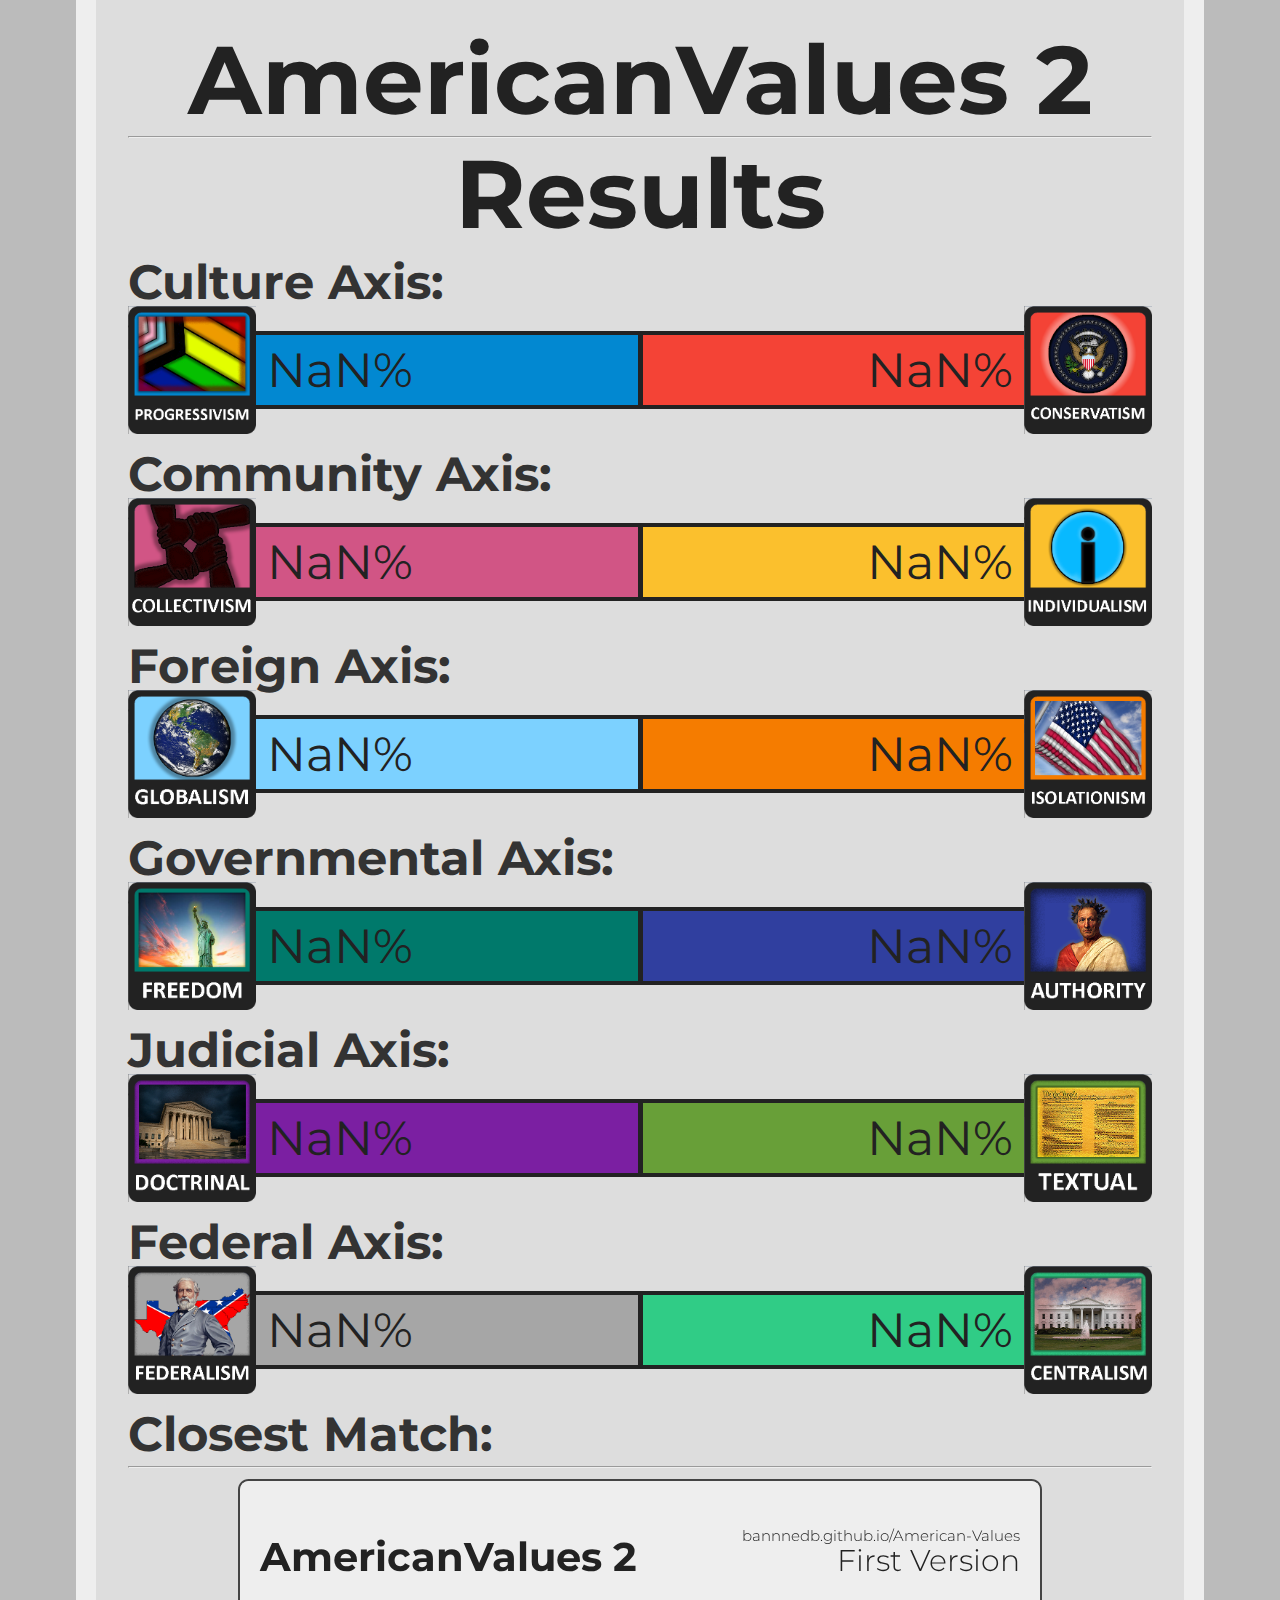
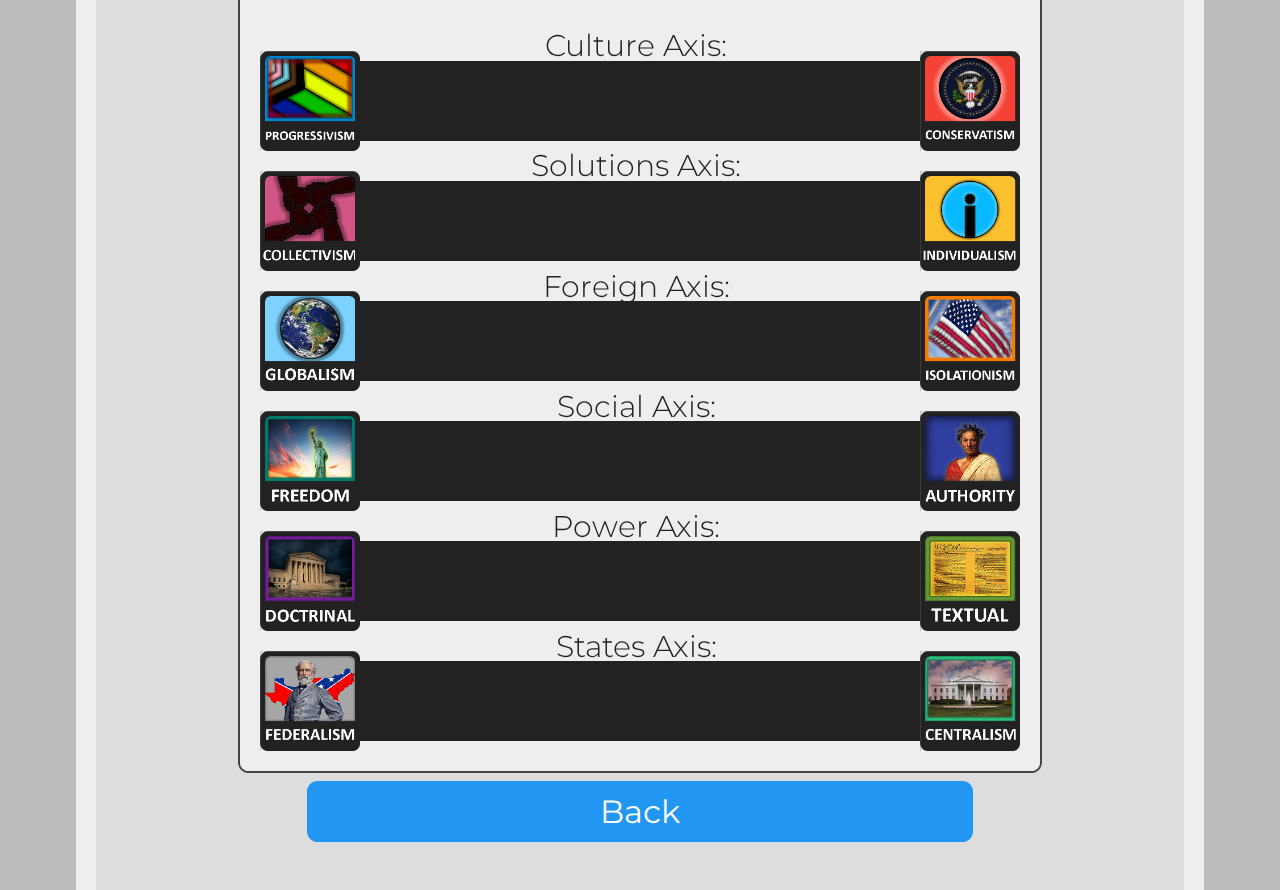
==== results.html @ a6ba7303 "Add files via upload" ====
<head>
    <link href="https://fonts.googleapis.com/css?family=Montserrat:300,400,700|Roboto:400,700" rel="stylesheet">
    <link href='style.css' rel='stylesheet' type='text/css'>
    <title>AmericanValues 2 Results</title>
    <link rel="icon" type="x-icon" href="icon.png">
    <link rel="shortcut icon" type="x-icon" href="icon.png">
    <meta charset="utf-8">
    <script>
        version = "First Version" //Remember to update this before making changes to the test itself!
</script>
</head>
<script type="application/javascript"
        src="ideologies.js">
</script>

<body>
<h1>AmericanValues 2</h1>
<hr>

<h1>Results</h1>

<h2>Culture Axis: <span class="weight-300" id="culture-label"></span></h2>
<div class="axis">
    <img id="img-liberalism" src="value_images/liberalism.png" height="128pt"/>
    <div class="bar liberalism" id="bar-liberalism"><div class="text-wrapper" id="liberalism"></div></div>
    <div class="bar conservatism" id="bar-conservatism"><div class="text-wrapper" id="conservatism"></div></div>
    <img id="img-conservatism" src="value_images/conservatism.png" height="128pt"/>
</div>
<h2>Community Axis: <span class="weight-300" id="solutions-label"></span></h2>
<div class="axis">
    <img id="img-cooperation" src="value_images/cooperation.png" height="128pt"/>
    <div class="bar cooperation" id="bar-cooperation"><div class="text-wrapper" id="cooperation"></div></div>
    <div class="bar individualism" id="bar-individualism"><div class="text-wrapper" id="individualism"></div></div>
    <img id="img-individualism" src="value_images/individualism.png" height="128pt"/>
</div>
<h2>Foreign Axis: <span class="weight-300" id="foreign-label"></span></h2>
<div class="axis">
    <img id="img-globalism" src="value_images/globalism.png" height="128pt"/>
    <div class="bar globalism" id="bar-globalism"><div class="text-wrapper" id="globalism"></div></div>
    <div class="bar america_first" id="bar-america_first"><div class="text-wrapper" id="america_first"></div></div>
    <img id="img-america_first" src="value_images/america_first.png" height="128pt"/>
</div>
<h2>Governmental Axis: <span class="weight-300" id="social-label"></span></h2>
<div class="axis">
    <img id="img-freedom" src="value_images/freedom.png" height="128pt"/>
    <div class="bar freedom" id="bar-freedom"><div class="text-wrapper" id="freedom"></div></div>
    <div class="bar security" id="bar-security"><div class="text-wrapper" id="security"></div></div>
    <img id="img-security" src="value_images/security.png" height="128pt"/>
</div>
<h2>Judicial Axis: <span class="weight-300" id="power-label"></span></h2>
<div class="axis">
    <img id="img-authority" src="value_images/authority.png" height="128pt"/>
    <div class="bar authority" id="bar-authority"><div class="text-wrapper" id="authority"></div></div>
    <div class="bar constitution" id="bar-constitution"><div class="text-wrapper" id="constitution"></div></div>
    <img id="img-constitution" src="value_images/constitution.png" height="128pt"/>
</div>
<h2>Federal Axis: <span class="weight-300" id="states-label"></span></h2>
<div class="axis">
    <img id="img-centralism" src="value_images/centralism.png" height="128pt"/>
    <div class="bar centralism" id="bar-centralism"><div class="text-wrapper" id="centralism"></div></div>
    <div class="bar states_rights" id="bar-states_rights"><div class="text-wrapper" id="states_rights"></div></div>
    <img id="img-states_rights" src="value_images/states_rights.png" height="128pt"/>
</div>
<h2>Closest Match: <span class="weight-300" id="ideology-label"></span></h2>
<hr/>
<img src="" id="banner">
<button class="button" onclick="location.href='index.html';" style="background-color: #2196f3;">Back</button> <br>
<script>
    function getQueryVariable(variable)
    {
           var query = window.location.search.substring(1)
           var vars = query.split("&")
           for (var i=0;i<vars.length;i++) {
                   var pair = vars[i].split("=")
                   if(pair[0] == variable) {return pair[1]}
           }
           return(NaN);
    }

    function setBarValue(name, value) {
        innerel = document.getElementById(name)
        outerel = document.getElementById("bar-" + name)
        outerel.style.width = (value + "%")
        innerel.innerHTML = (value + "%")
        if (innerel.offsetWidth + 20 > outerel.offsetWidth) {
            innerel.style.visibility = "hidden"
        }
    }

    cultureArray = ["Revolutionary Progressive","Progressive","Liberal","Moderate","Conservative","Traditionalist","Reactionary"]
    solutionsArray = ["Communist","Socialist","Collectivist","Balanced","Individualist","Capitalist","Lassiez-Faire Capitalist"]
    foreignArray = ["World Federalist","Globalist","Internationalist","Moderate","Patriotic","Nationalist","Chauvinist"]
    socialArray = ["Anarchist","Minarchist","Libertarian","Moderate","Statist","Authoritarian","Totalitarian"]
    powerArray = ["Extreme Doctrinal","Very Doctrinal","Doctrinal","Balanced","Textualist","Constitutionalist","Extreme Textualist"]
    statesArray = ["Unitarian","Centralist","Unionist","Balanced","Federalist","Confederalist","Secessionist"]

    function setLabel(val,ary) {
        if (val > 100) { return "" } else
        if (val > 90) { return ary[0] } else
        if (val > 75) { return ary[1] } else
        if (val > 60) { return ary[2] } else
        if (val >= 40) { return ary[3] } else
        if (val >= 25) { return ary[4] } else
        if (val >= 10) { return ary[5] } else
        if (val >= 0) { return ary[6] } else
        	{return ""}
    }

    liberalism = getQueryVariable("c")
    cooperation = getQueryVariable("n")
    globalism = getQueryVariable("f")
    freedom = getQueryVariable("s")
    authority = getQueryVariable("p")
    centralism = getQueryVariable("a")
    conservatism = (100 - liberalism).toFixed(1)
    individualism = (100 - cooperation).toFixed(1)
    america_first = (100 - globalism).toFixed(1)
    security = (100 - freedom).toFixed(1)
    constitution = (100 - authority).toFixed(1)
    states_rights = (100 - centralism).toFixed(1)

    setBarValue("liberalism", liberalism)
    setBarValue("conservatism", conservatism)
    setBarValue("cooperation", cooperation)
    setBarValue("individualism", individualism)
    setBarValue("globalism", globalism)
    setBarValue("america_first", america_first)
    setBarValue("freedom", freedom)
    setBarValue("security", security)
    setBarValue("authority", authority)
    setBarValue("constitution", constitution)
    setBarValue("centralism", centralism)
    setBarValue("states_rights", states_rights)

    document.getElementById("culture-label").innerHTML = setLabel(liberalism, cultureArray)
    document.getElementById("solutions-label").innerHTML = setLabel(cooperation, solutionsArray)
    document.getElementById("foreign-label").innerHTML = setLabel(globalism, foreignArray)
    document.getElementById("social-label").innerHTML = setLabel(freedom, socialArray)
    document.getElementById("power-label").innerHTML = setLabel(authority, powerArray)
    document.getElementById("states-label").innerHTML = setLabel(centralism, statesArray)

    ideology = ""
    ideodist = Infinity
    for (var i = 0; i < ideologies.length; i++) {
        dist = 0
        dist += Math.pow(Math.abs(ideologies[i].stats.culture - liberalism), 2)
        dist += Math.pow(Math.abs(ideologies[i].stats.solutions - cooperation), 2)
        dist += Math.pow(Math.abs(ideologies[i].stats.foreign - globalism), 2)
        dist += Math.pow(Math.abs(ideologies[i].stats.social - freedom), 2)
        dist += Math.pow(Math.abs(ideologies[i].stats.power - authority), 1.1)
        dist += Math.pow(Math.abs(ideologies[i].stats.states - centralism), 1.2)
        if (dist < ideodist) {
            ideology = ideologies[i].name
            ideodist = dist
        }
    }
    document.getElementById("ideology-label").innerHTML = ideology

    function createImage(src, x, y, w, h) {
        img = new Image ()
        img.src = src
        img.onLoad = function() {
            ctx.drawImage(img, x, y, w, h)
        }
    }

    window.onload = function() {
        var c = document.createElement("canvas")
        var ctx = c.getContext("2d")
        c.width = 800;
        c.height = 890;
        ctx.fillStyle = "#EEEEEE"
        ctx.fillRect(0,0,800,890);

        img = document.getElementById("img-liberalism")
        ctx.drawImage(img, 20, 170, 100, 100);
        img = document.getElementById("img-conservatism")
        ctx.drawImage(img, 680, 170, 100, 100)
        img = document.getElementById("img-cooperation")
        ctx.drawImage(img, 20, 290, 100, 100)
        img = document.getElementById("img-individualism")
        ctx.drawImage(img, 680, 290, 100, 100)
        img = document.getElementById("img-globalism")
        ctx.drawImage(img, 20, 410, 100, 100)
        img = document.getElementById("img-america_first")
        ctx.drawImage(img, 680, 410, 100, 100)
        img = document.getElementById("img-freedom")
        ctx.drawImage(img, 20, 530, 100, 100)
        img = document.getElementById("img-security")
        ctx.drawImage(img, 680, 530, 100, 100)
        img = document.getElementById("img-authority")
        ctx.drawImage(img, 20, 650, 100, 100)
        img = document.getElementById("img-constitution")
        ctx.drawImage(img, 680, 650, 100, 100)
        img = document.getElementById("img-centralism")
        ctx.drawImage(img, 20, 770, 100, 100)
        img = document.getElementById("img-states_rights")
        ctx.drawImage(img, 680, 770, 100, 100)

        ctx.fillStyle="#222222"
        ctx.fillRect(115, 180, 565, 80)
        ctx.fillRect(115, 300, 565, 80)
        ctx.fillRect(115, 420, 565, 80)
        ctx.fillRect(115, 540, 565, 80)
        ctx.fillRect(115, 660, 565, 80)
        ctx.fillRect(115, 780, 565, 80)
        ctx.fillStyle="#0288d1ff"
        ctx.fillRect(120, 184, 5.6*liberalism-2, 72)
        ctx.fillStyle="#f44336ff"
        ctx.fillRect(682-5.6*conservatism, 184, 5.6*conservatism-2, 72)
        ctx.fillStyle="#d15585ff"
        ctx.fillRect(120, 304, 5.6*cooperation-2, 72)
        ctx.fillStyle="#fbc02dff"
        ctx.fillRect(682-5.6*individualism, 304, 5.6*individualism-2, 72)
        ctx.fillStyle="#7cd1ffff"
        ctx.fillRect(120, 424, 5.6*globalism-2, 72)
        ctx.fillStyle="#f57c00ff"
        ctx.fillRect(682-5.6*america_first, 424, 5.6*america_first-2, 72)
        ctx.fillStyle="#00796bff"
        ctx.fillRect(120, 544, 5.6*freedom-2, 72)
        ctx.fillStyle="#303f9fff"
        ctx.fillRect(682-5.6*security, 544, 5.6*security-2, 72)
        ctx.fillStyle="#7b1fa2ff"
        ctx.fillRect(120, 664, 5.6*authority-2, 72)
        ctx.fillStyle="#689f38ff"
        ctx.fillRect(682-5.6*constitution, 664, 5.6*constitution-2, 72)
        ctx.fillStyle="#a6a6a6ff"
        ctx.fillRect(120, 784, 5.6*centralism-2, 72)
        ctx.fillStyle="#30cc86ff"
        ctx.fillRect(682-5.6*states_rights, 784, 5.6*states_rights-2, 72)
        ctx.fillStyle="#222222"
        ctx.font="700 40px Montserrat"
        ctx.textAlign="left"
        ctx.fillText("AmericanValues 2", 20, 90)
        ctx.font="50px Montserrat"
        ctx.fillText(ideology, 20, 140)

        ctx.textAlign="left"
        if (liberalism > 30) {ctx.fillText(liberalism + "%", 130, 237.5)}
        if (cooperation > 30) {ctx.fillText(cooperation + "%", 130, 357.5)}
        if (globalism > 30) {ctx.fillText(globalism + "%", 130, 477.5)}
        if (freedom > 30) {ctx.fillText(freedom + "%", 130, 597.5)}
        if (authority > 30) {ctx.fillText(authority + "%", 130, 717.5)}
        if (centralism > 30) {ctx.fillText(centralism + "%", 130, 837.5)}
        ctx.textAlign="right"
        if (conservatism > 30) {ctx.fillText(conservatism + "%", c.width - 130, 237.5)}
        if (individualism > 30) {ctx.fillText(individualism + "%", c.width - 130, 357.5)}
        if (america_first > 30) {ctx.fillText(america_first + "%", c.width - 130, 477.5)}
        if (security > 30) {ctx.fillText(security + "%", c.width - 130, 597.5)}
        if (constitution > 30) {ctx.fillText(constitution + "%", c.width - 130, 717.5)}
        if (states_rights > 30) {ctx.fillText(states_rights + "%", c.width - 130, 837.5)}

        ctx.font="300 15px Montserrat"
        ctx.fillText("bannnedb.github.io/American-Values", 780, 60)
        ctx.font="300 30px Montserrat"
		ctx.fillText(version, 780, 90)
        ctx.textAlign="center"
        ctx.fillText("Culture Axis: " + document.getElementById("culture-label").innerHTML, 400, 175)
        ctx.fillText("Solutions Axis: " + document.getElementById("solutions-label").innerHTML, 400, 295)
        ctx.fillText("Foreign Axis: " + document.getElementById("foreign-label").innerHTML, 400, 416)
        ctx.fillText("Social Axis: " + document.getElementById("social-label").innerHTML, 400, 536)
        ctx.fillText("Power Axis: " + document.getElementById("power-label").innerHTML, 400, 656)
        ctx.fillText("States Axis: " + document.getElementById("states-label").innerHTML, 400, 776)

        document.getElementById("banner").src = c.toDataURL();
    }
    </script>
</body>
---- style.css ----
html {
    background-color: #bbbbbb;
    padding: 0px;
}
body {
    width: 80%;
    min-height: calc(100vh - 4em);
    margin: 0 auto;
    padding: 2em;
    background-color: #dddddd;
    border-color: #eeeeee;
    border-left-style: solid;
    border-right-style: solid;
    border-width: 20px;
}
p {
    color: #444444;
    font-family: 'Roboto', sans-serif;
    font-size: 16pt;
    line-height: 1;
    margin: 4pt;
}
p.value-description {
    text-indent: -16pt;
    margin-left: 20pt;
}
p.question {
    margin: 16pt auto;
    color: #333333;
    font-family: 'Montserrat', sans-serif;
    font-weight: normal;
    width: 70%;
    min-width: 500pt;
    min-height: 144pt;
    background-color: #eeeeee;
    padding: 16pt;
    border-radius: 16pt;
    font-size: 36pt;
    display: flex;
    justify-content: center;
    align-items: center;
    text-align: center;

}
h1 {
    color: #222222;
    font-family: 'Montserrat', sans-serif;
    font-size: 72pt;
    text-align: center;
    line-height: 72pt;
    margin-top: 0pt;
    margin-bottom: 0pt;
}
h2 {
    color: #333333;
    font-family: 'Montserrat', sans-serif;
    font-size: 36pt;
    line-height: 36pt;
    margin-top: 12pt;
    margin-bottom: 0pt;
}
li {
    font-size: 16pt;
    text-indent: 16pt;
}
a, .fakeLink {
    font-family: inherit;
}
img.center {
    display: block;
    margin: 1em auto;
    width: 50%;
    min-width: 500pt;
}
.button {
    background-color: #2196f3;
    font-family: 'Montserrat', sans-serif;
    border: none;
    border-radius: 8pt;
    color: white;
    padding: 8pt;
    width: 50%;
    min-width: 500pt;
    text-align: center;
    text-decoration: none;
    display: block;
    font-size: 24pt;
    margin: -2px auto;
    cursor: pointer;
}
.small_button, .small_button_off {
    background-color: #333;
    font-family: 'Montserrat', sans-serif;
    border: none;
    border-radius: 8pt;
    color: white;
    padding: 8pt;
    width: 10%;
    min-width: 100pt;
    text-align: center;
    text-decoration: none;
    display: block;
    font-size: 18pt;
    margin: -2px auto;
    cursor: pointer;
}
.small_button_off {
    background-color: #ddd;
    color: #888;
    border: 2px solid #888;
    cursor: not-allowed;
    margin: -4px auto;
}
div.axis {
    width: 100%;
    display: flex;
    align-items: center;
    justify-content: center;
}
div.bar {
    height: 36pt;
    line-height: 36pt;
    padding: 8pt;
    margin-top: 4pt;
    margin-bottom: 4pt;
    border-width: 4px;
    border-right-width: 1px;
    border-top-style: solid;
    border-bottom-style: solid;
    border-color: #222222;
    background-color: #eeeeee;
    display: block;
    width: 50%;
}
div.text-wrapper {
    font-family: 'Montserrat', sans-serif;
    font-size: 36pt;
    line-height: 36pt;
    color: #222222;
    display: inline-block;
}
div.liberalism {
    background-color: #0288d1ff;
    text-align: left;
    border-right-style: solid;
}
div.conservatism {
    background-color: #f44336ff;
    text-align: right;
    border-left-style: solid;
}
div.cooperation {
    background-color: #d15585ff;
    text-align: left;
    border-right-style: solid;
}
div.individualism {
    background-color: #fbc02dff;
    text-align: right;
    border-left-style: solid;
}
div.globalism {
    background-color: #7cd1ffff;
    text-align: left;
    border-right-style: solid;
}
div.america_first {
    background-color: #f57c00ff;
    text-align: right;
    border-left-style: solid;
}
div.freedom {
    background-color: #00796bff;
    text-align: left;
    border-right-style: solid;
}
div.security {
    background-color: #303f9fff;
    text-align: right;
    border-left-style: solid;
}
div.authority {
    background-color: #7b1fa2ff;
    text-align: left;
    border-right-style: solid;
}
div.constitution {
    background-color: #689f38ff;
    text-align: right;
    border-left-style: solid;
}
div.centralism {
    background-color: #a6a6a6ff;
    text-align: left;
    border-right-style: solid;
}
div.states_rights {
    background-color: #30cc86ff;
    text-align: right;
    border-left-style: solid;
}
span.weight-300 {
    font-weight: 300;
}
#banner {
    border-color: #444444;
    border-style: solid;
    border-width: 2px;
    border-radius: 8pt;
    display: block;
    margin: 8pt;
    margin-left: auto;
    margin-right: auto;
}

#mainTitle {
    margin-top: 120px;
}

#topbar {
    position: absolute;
    top: 0;
    left: 0;
    width: 97.15vw;
    padding: 1%;
    background: #FF8797; /*pink*/
}

#topbar p {
    margin-top: 10px;
    margin-bottom: 10px;
}

#hidden {
    display: none;
}

.fakeLink {
    cursor: pointer;
    color: blue;
    text-decoration: underline;
}
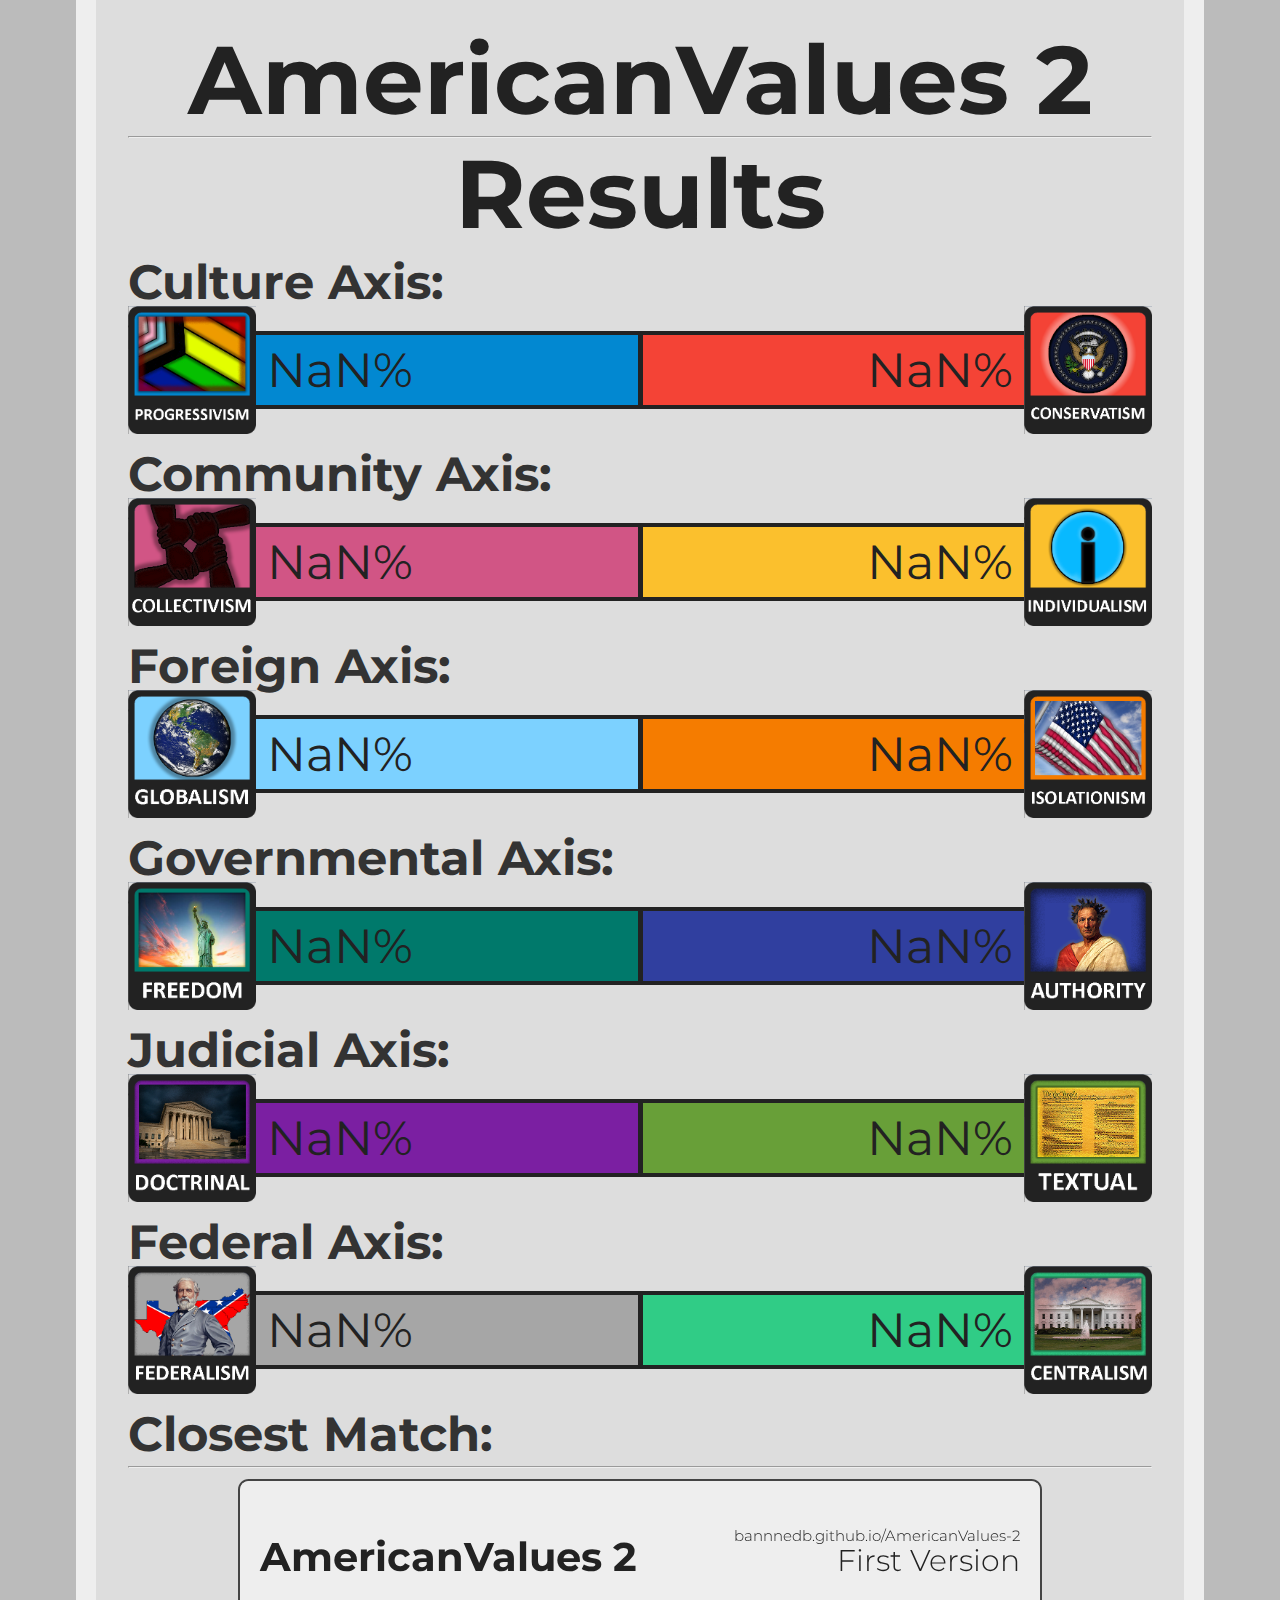
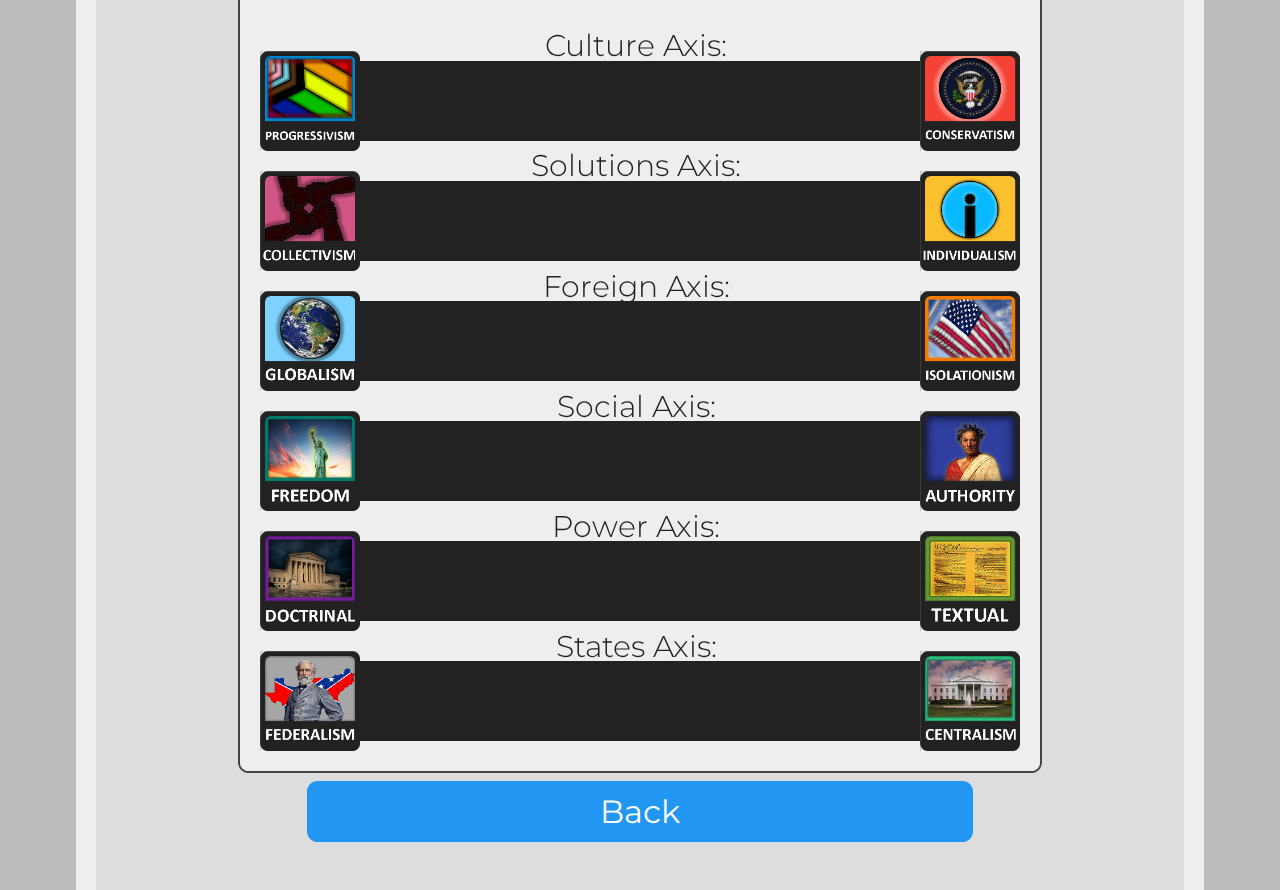
==== commit 0971b682: "Update results.html" ====
--- a/results.html
+++ b/results.html
@@ -251,7 +251,7 @@
         if (states_rights > 30) {ctx.fillText(states_rights + "%", c.width - 130, 837.5)}
 
         ctx.font="300 15px Montserrat"
-        ctx.fillText("bannnedb.github.io/American-Values", 780, 60)
+        ctx.fillText("bannnedb.github.io/AmericanValues-2", 780, 60)
         ctx.font="300 30px Montserrat"
 		ctx.fillText(version, 780, 90)
         ctx.textAlign="center"
